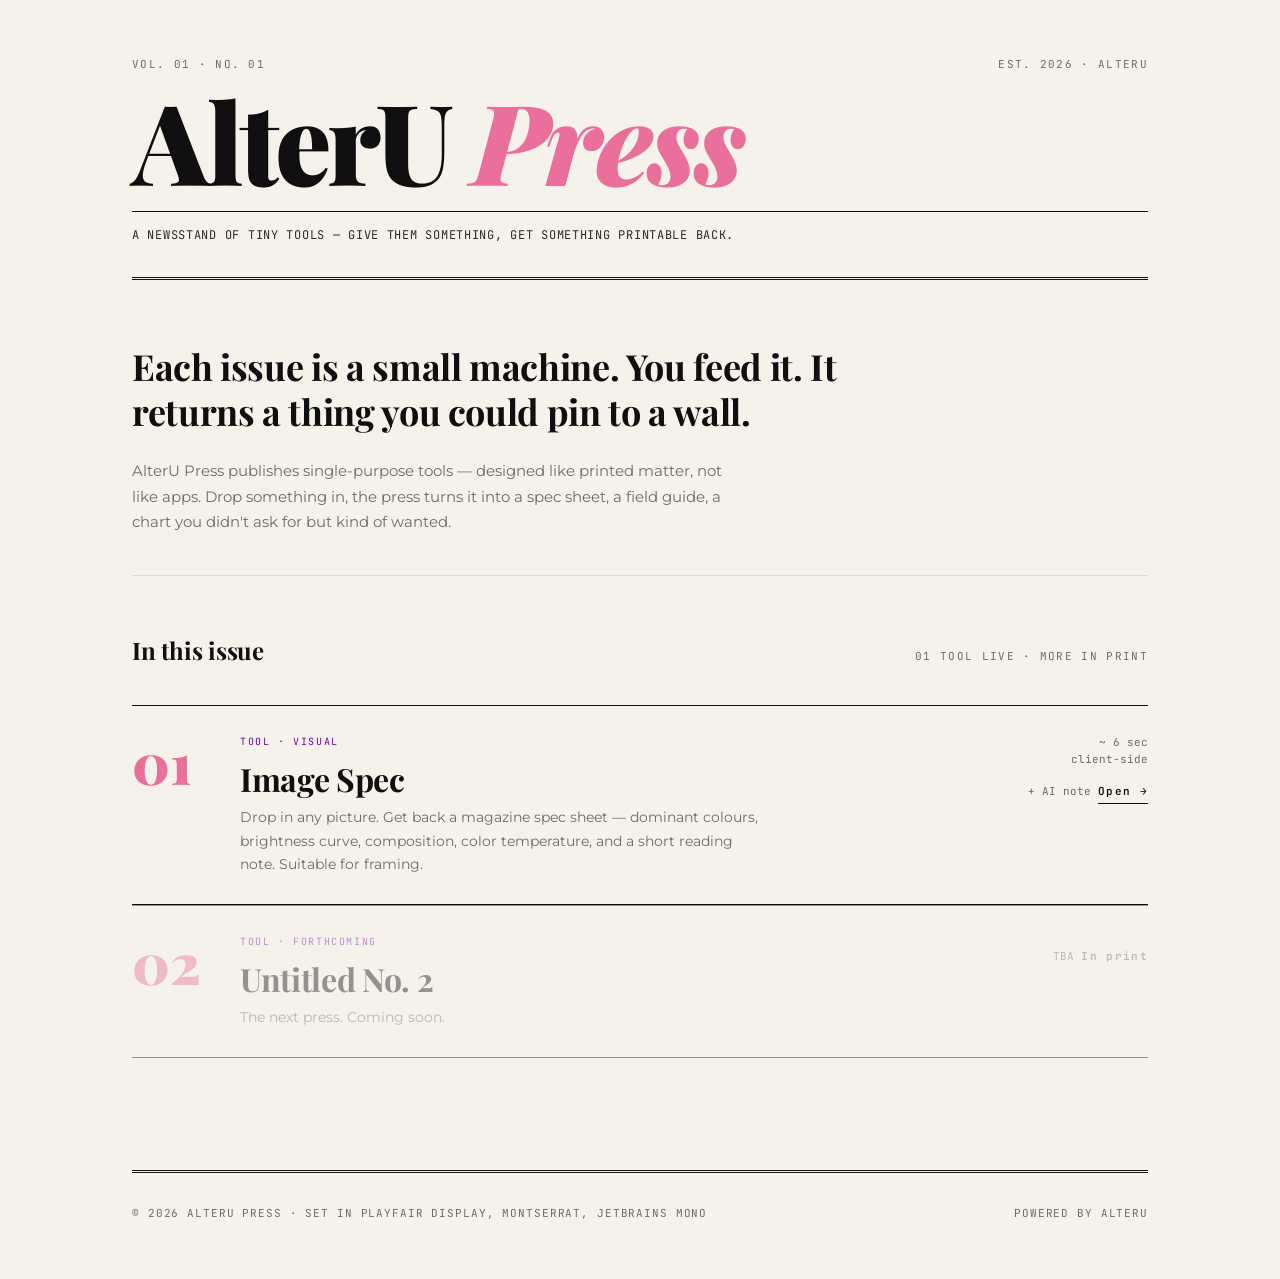
==== index.html @ 4915e3cf "Launch AlterU Press · Issue 01 · Image Spec v1 Series + first tool. Editorial / magazine-spec-sheet " ====
<!DOCTYPE html>
<html lang="en">
<head>
<meta charset="UTF-8">
<meta name="viewport" content="width=device-width, initial-scale=1.0">
<title>AlterU Press — A Newsstand of Tiny Tools</title>
<meta name="description" content="AlterU Press: a small editorial publishing tiny tools that turn what you give them into something printable.">
<meta name="theme-color" content="#F5B1C7">
<meta property="og:title" content="AlterU Press">
<meta property="og:description" content="A newsstand of tiny tools.">
<meta property="og:type" content="website">
<link rel="icon" href="data:image/svg+xml,%3Csvg xmlns='http://www.w3.org/2000/svg' viewBox='0 0 100 100'%3E%3Crect width='100' height='100' rx='22' fill='%23F5B1C7'/%3E%3Ctext x='50' y='68' text-anchor='middle' font-family='Montserrat,sans-serif' font-weight='700' font-size='56' fill='%237700A1'%3EP%3C/text%3E%3C/svg%3E">
<link href="https://fonts.googleapis.com/css2?family=Montserrat:wght@400;500;600;700;800&family=JetBrains+Mono:wght@400;500;600&family=Playfair+Display:wght@700;900&display=swap" rel="stylesheet">
<link rel="stylesheet" href="shared/brand.css">
<style>
  .masthead {
    padding: 56px 0 32px;
    border-bottom: 3px double var(--ink);
  }
  .masthead .row {
    display: flex;
    justify-content: space-between;
    align-items: baseline;
    gap: 24px;
  }
  .masthead .issue {
    font-family: 'JetBrains Mono', monospace;
    font-size: 11px;
    letter-spacing: 0.12em;
    text-transform: uppercase;
    color: var(--mute);
  }
  .nameplate {
    font-family: 'Playfair Display', serif;
    font-weight: 900;
    font-size: clamp(56px, 9vw, 112px);
    line-height: 0.95;
    letter-spacing: -0.03em;
    margin-top: 14px;
  }
  .nameplate .press {
    font-style: italic;
    color: var(--pink-strong);
  }
  .tagline {
    margin-top: 18px;
    font-family: 'JetBrains Mono', monospace;
    font-size: 12px;
    letter-spacing: 0.06em;
    text-transform: uppercase;
    color: var(--ink-soft);
    border-top: 1px solid var(--ink);
    padding-top: 14px;
  }

  .lede {
    padding: 64px 0 40px;
    border-bottom: 1px solid var(--line);
  }
  .lede h2 {
    font-family: 'Playfair Display', serif;
    font-weight: 700;
    font-size: clamp(24px, 3.4vw, 36px);
    line-height: 1.25;
    max-width: 720px;
    letter-spacing: -0.01em;
  }
  .lede p {
    margin-top: 24px;
    max-width: 600px;
    color: var(--mute);
    font-size: 15px;
    line-height: 1.7;
  }

  .toc {
    padding: 56px 0 32px;
  }
  .toc-head {
    display: flex;
    align-items: baseline;
    justify-content: space-between;
    margin-bottom: 36px;
  }
  .toc-head h3 {
    font-family: 'Playfair Display', serif;
    font-weight: 700;
    font-size: 24px;
    letter-spacing: -0.01em;
  }
  .toc-head .count {
    font-family: 'JetBrains Mono', monospace;
    font-size: 11px;
    letter-spacing: 0.12em;
    color: var(--mute);
    text-transform: uppercase;
  }

  .tool-card {
    display: grid;
    grid-template-columns: 80px 1fr 200px;
    gap: 28px;
    padding: 28px 0;
    border-top: 1px solid var(--ink);
    text-decoration: none;
    color: var(--ink);
    border-bottom: none;
    transition: background 0.15s;
  }
  .tool-card:last-of-type { border-bottom: 1px solid var(--ink); }
  .tool-card:hover {
    background: var(--paper-2);
    color: var(--ink);
  }
  .tool-card .num {
    font-family: 'Playfair Display', serif;
    font-weight: 900;
    font-size: 56px;
    line-height: 1;
    color: var(--pink-strong);
  }
  .tool-card .body h4 {
    font-family: 'Playfair Display', serif;
    font-weight: 700;
    font-size: 32px;
    line-height: 1.1;
    letter-spacing: -0.01em;
    margin-bottom: 10px;
  }
  .tool-card .body .kicker {
    font-family: 'JetBrains Mono', monospace;
    font-size: 10px;
    letter-spacing: 0.16em;
    text-transform: uppercase;
    color: var(--purple);
    margin-bottom: 12px;
  }
  .tool-card .body p {
    color: var(--mute);
    font-size: 14px;
    max-width: 520px;
    line-height: 1.65;
  }
  .tool-card .meta {
    font-family: 'JetBrains Mono', monospace;
    font-size: 11px;
    color: var(--mute);
    text-align: right;
    line-height: 1.6;
  }
  .tool-card .meta .open {
    display: inline-block;
    margin-top: 14px;
    font-weight: 600;
    letter-spacing: 0.12em;
    color: var(--ink);
    border-bottom: 1px solid var(--ink);
    padding-bottom: 2px;
  }
  .tool-card:hover .meta .open {
    color: var(--purple);
    border-bottom-color: var(--purple);
  }

  .tool-card.coming {
    opacity: 0.42;
    pointer-events: none;
  }
  .tool-card.coming .meta .open { color: var(--mute); border: none; }

  .colophon {
    margin-top: 80px;
    padding: 32px 0 56px;
    border-top: 3px double var(--ink);
    display: flex;
    justify-content: space-between;
    align-items: baseline;
    flex-wrap: wrap;
    gap: 16px;
    font-family: 'JetBrains Mono', monospace;
    font-size: 11px;
    letter-spacing: 0.08em;
    color: var(--mute);
    text-transform: uppercase;
  }
  .colophon .right { display: flex; gap: 24px; }
  .colophon a {
    color: var(--mute);
    border-bottom: 1px solid var(--line);
  }
  .colophon a:hover { color: var(--purple); border-bottom-color: var(--purple); }

  @media (max-width: 720px) {
    .tool-card {
      grid-template-columns: 56px 1fr;
      gap: 16px;
    }
    .tool-card .num { font-size: 40px; }
    .tool-card .body h4 { font-size: 22px; }
    .tool-card .meta {
      grid-column: 1 / -1;
      text-align: left;
      padding-left: 72px;
    }
  }
</style>
</head>
<body>

<div class="wrap">

  <header class="masthead">
    <div class="row">
      <div class="issue">Vol. 01 · No. 01</div>
      <div class="issue">Est. 2026 · AlterU</div>
    </div>
    <div class="nameplate">AlterU <span class="press">Press</span></div>
    <div class="tagline">A newsstand of tiny tools — give them something, get something printable back.</div>
  </header>

  <section class="lede">
    <h2>Each issue is a small machine. You feed it. It returns a thing you could pin to a wall.</h2>
    <p>AlterU Press publishes single-purpose tools — designed like printed matter, not like apps. Drop something in, the press turns it into a spec sheet, a field guide, a chart you didn't ask for but kind of wanted.</p>
  </section>

  <section class="toc">
    <div class="toc-head">
      <h3>In this issue</h3>
      <div class="count">01 tool live · more in print</div>
    </div>

    <a class="tool-card" href="tools/image-spec/">
      <div class="num">01</div>
      <div class="body">
        <div class="kicker">Tool · Visual</div>
        <h4>Image Spec</h4>
        <p>Drop in any picture. Get back a magazine spec sheet — dominant colours, brightness curve, composition, color temperature, and a short reading note. Suitable for framing.</p>
      </div>
      <div class="meta">
        ~ 6 sec<br>
        client-side<br>
        + AI note
        <div class="open">Open →</div>
      </div>
    </a>

    <div class="tool-card coming">
      <div class="num">02</div>
      <div class="body">
        <div class="kicker">Tool · Forthcoming</div>
        <h4>Untitled No. 2</h4>
        <p>The next press. Coming soon.</p>
      </div>
      <div class="meta">
        TBA
        <div class="open">In print</div>
      </div>
    </div>
  </section>

  <footer class="colophon">
    <div class="left">© 2026 AlterU Press · Set in Playfair Display, Montserrat, JetBrains Mono</div>
    <div class="right">
      <span>Powered by AlterU</span>
    </div>
  </footer>

</div>

</body>
</html>
---- shared/brand.css ----
/* AlterU Press · Editorial / magazine spec-sheet style */

:root {
  --pink: #F5B1C7;
  --pink-strong: #E8709A;
  --purple: #7700A1;
  --ink: #0F0F0F;
  --ink-soft: #2A2A2A;
  --mute: #6B6B6B;
  --mute-2: #999999;
  --line: #D9D9D9;
  --line-soft: #ECECEC;
  --paper: #F5F2EC;
  --paper-2: #FAF8F3;
  --white: #FFFFFF;
}

* { box-sizing: border-box; margin: 0; padding: 0; }

html, body {
  background: var(--paper);
  color: var(--ink);
  font-family: 'Montserrat', -apple-system, BlinkMacSystemFont, 'Helvetica Neue', sans-serif;
  font-size: 14px;
  line-height: 1.55;
  -webkit-font-smoothing: antialiased;
  -moz-osx-font-smoothing: grayscale;
}

a { color: var(--ink); text-decoration: none; border-bottom: 1px solid var(--ink); }
a:hover { color: var(--purple); border-bottom-color: var(--purple); }

button {
  font-family: inherit;
  cursor: pointer;
  border: none;
  background: none;
  color: inherit;
}

.mono { font-family: 'JetBrains Mono', 'SF Mono', Menlo, monospace; }
.eyebrow {
  font-size: 11px;
  font-weight: 600;
  letter-spacing: 0.18em;
  text-transform: uppercase;
  color: var(--purple);
}
.rule { height: 1px; background: var(--ink); width: 100%; }
.rule-soft { height: 1px; background: var(--line); width: 100%; }

.press-mark {
  font-family: 'Montserrat', sans-serif;
  font-weight: 700;
  letter-spacing: -0.02em;
}
.press-mark .accent { color: var(--pink-strong); }

.wrap {
  max-width: 1080px;
  margin: 0 auto;
  padding: 0 32px;
}

.btn {
  display: inline-flex;
  align-items: center;
  gap: 8px;
  padding: 10px 18px;
  border: 1px solid var(--ink);
  background: var(--ink);
  color: var(--paper);
  font-size: 12px;
  font-weight: 600;
  letter-spacing: 0.08em;
  text-transform: uppercase;
  cursor: pointer;
  transition: all 0.15s;
}
.btn:hover { background: var(--purple); border-color: var(--purple); }
.btn.ghost { background: transparent; color: var(--ink); }
.btn.ghost:hover { background: var(--ink); color: var(--paper); }
.btn.pink { background: var(--pink-strong); border-color: var(--pink-strong); }
.btn.pink:hover { background: var(--purple); border-color: var(--purple); }

@media (max-width: 720px) {
  .wrap { padding: 0 20px; }
}
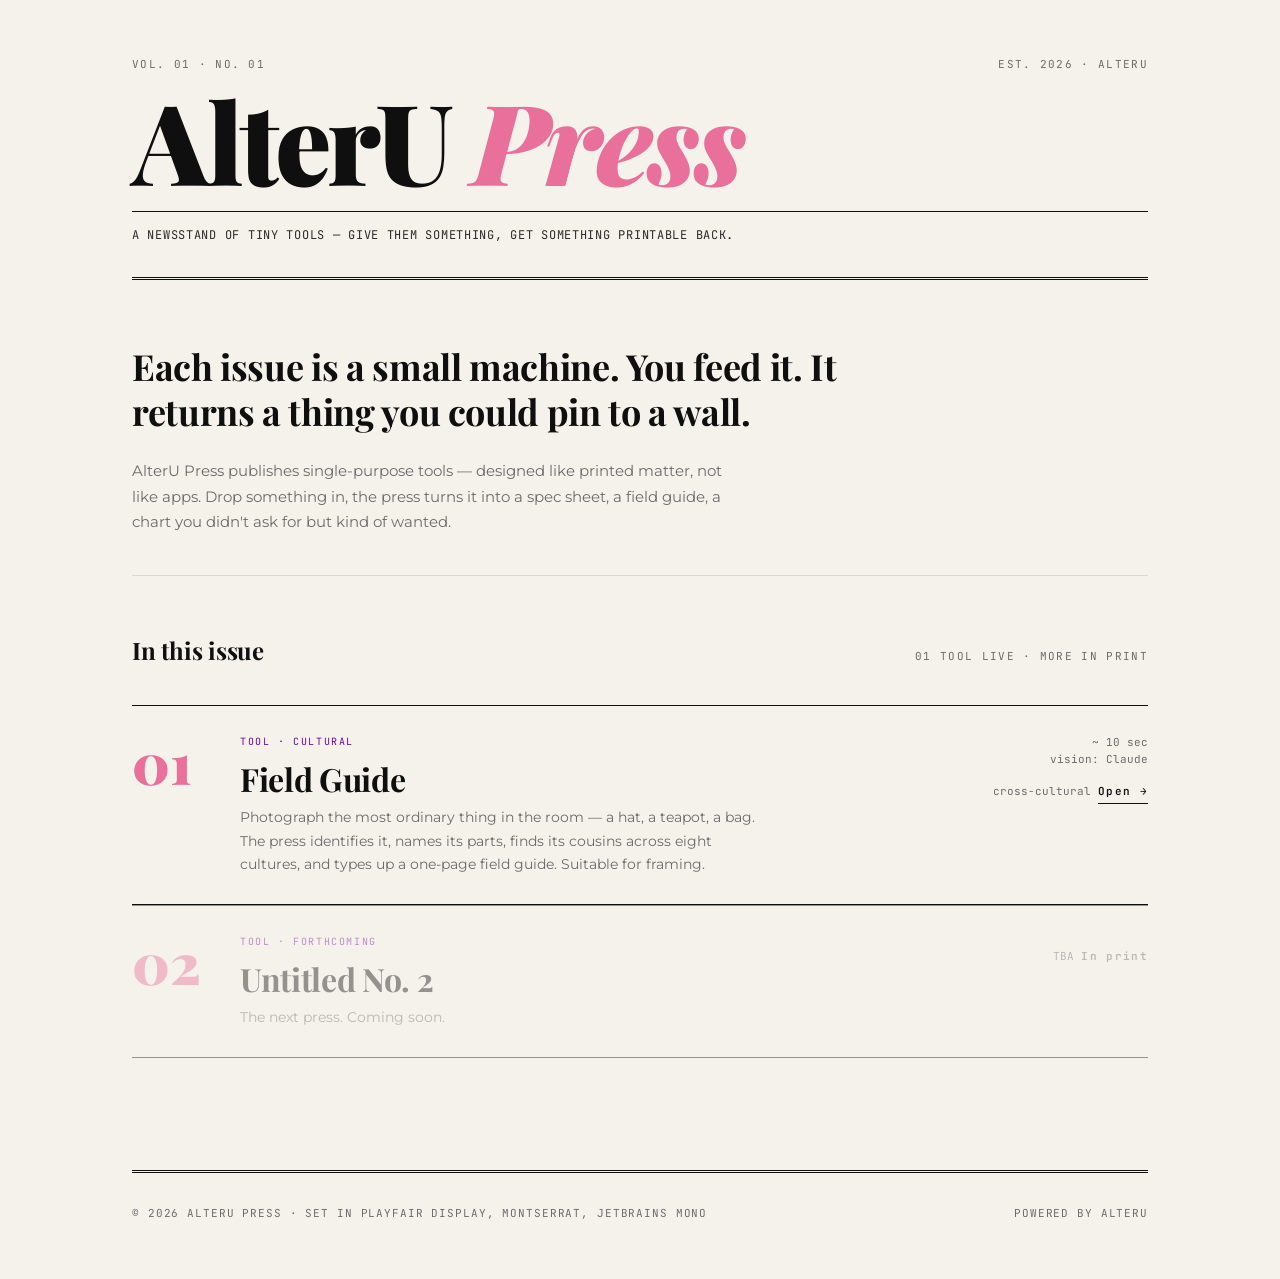
==== commit 161ce807: "Pivot Issue 01: Image Spec → Field Guide (cultural dossier) Direction changed. Old tool ran pixel an" ====
--- a/index.html
+++ b/index.html
@@ -229,17 +229,17 @@
       <div class="count">01 tool live · more in print</div>
     </div>
 
-    <a class="tool-card" href="tools/image-spec/">
+    <a class="tool-card" href="tools/field-guide/">
       <div class="num">01</div>
       <div class="body">
-        <div class="kicker">Tool · Visual</div>
-        <h4>Image Spec</h4>
-        <p>Drop in any picture. Get back a magazine spec sheet — dominant colours, brightness curve, composition, color temperature, and a short reading note. Suitable for framing.</p>
+        <div class="kicker">Tool · Cultural</div>
+        <h4>Field Guide</h4>
+        <p>Photograph the most ordinary thing in the room — a hat, a teapot, a bag. The press identifies it, names its parts, finds its cousins across eight cultures, and types up a one-page field guide. Suitable for framing.</p>
       </div>
       <div class="meta">
-        ~ 6 sec<br>
-        client-side<br>
-        + AI note
+        ~ 10 sec<br>
+        vision: Claude<br>
+        cross-cultural
         <div class="open">Open →</div>
       </div>
     </a>
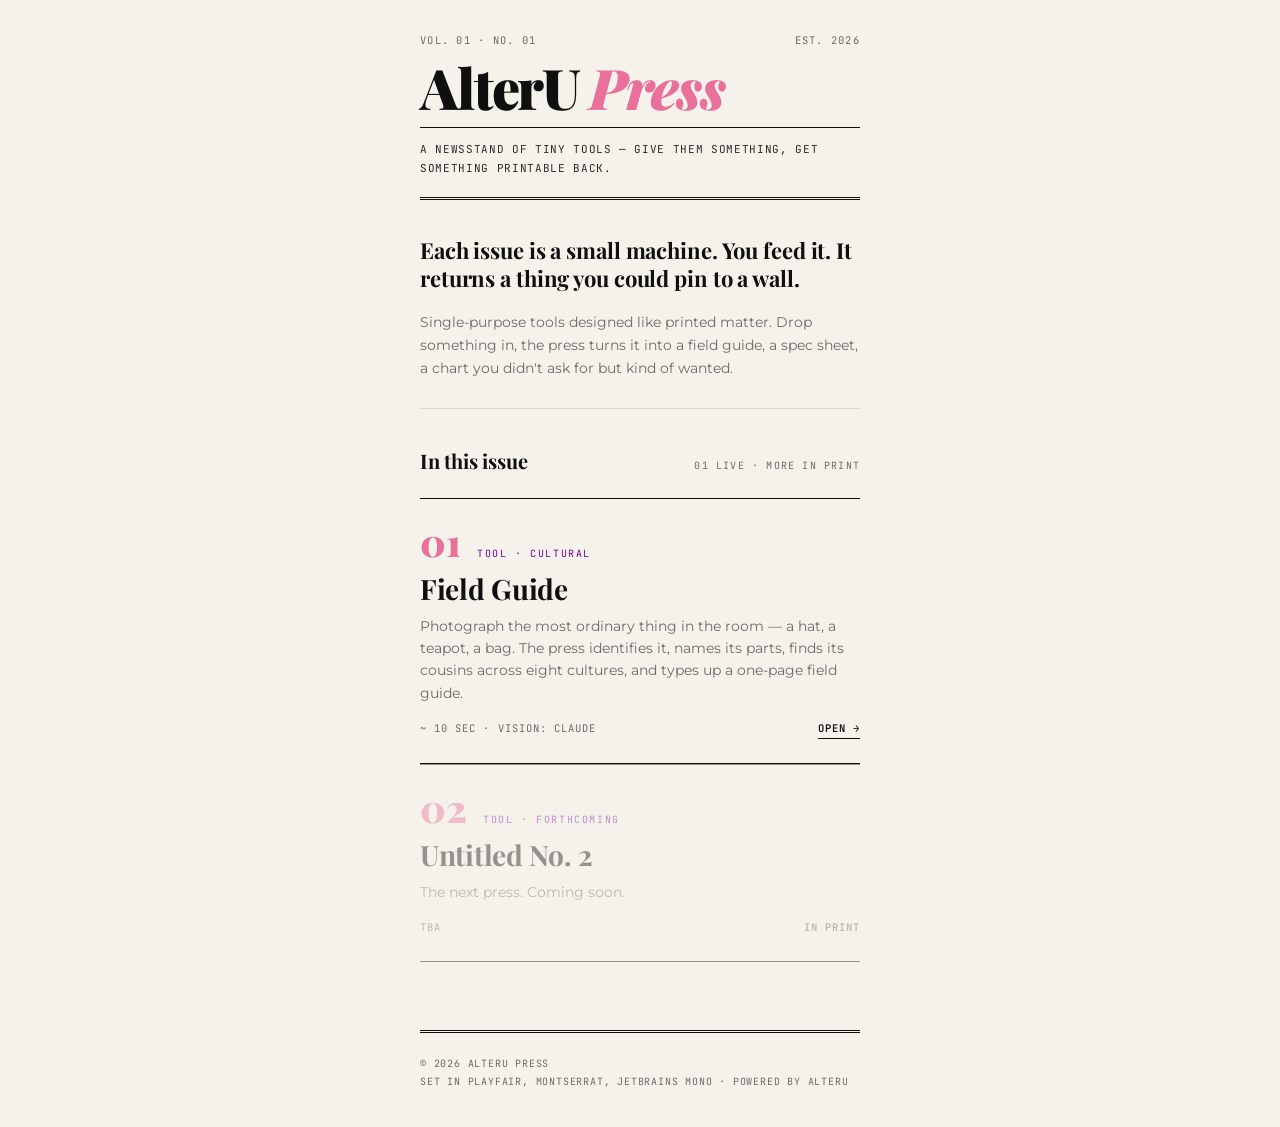
==== commit f629f5e0: "Mobile-first rework: phone-sized hub + tool + 1080×1920 dossier AlterU Press lives inside Aigram (ph" ====
--- a/index.html
+++ b/index.html
@@ -2,7 +2,7 @@
 <html lang="en">
 <head>
 <meta charset="UTF-8">
-<meta name="viewport" content="width=device-width, initial-scale=1.0">
+<meta name="viewport" content="width=device-width, initial-scale=1.0, viewport-fit=cover">
 <title>AlterU Press — A Newsstand of Tiny Tools</title>
 <meta name="description" content="AlterU Press: a small editorial publishing tiny tools that turn what you give them into something printable.">
 <meta name="theme-color" content="#F5B1C7">
@@ -14,18 +14,16 @@
 <link rel="stylesheet" href="shared/brand.css">
 <style>
   .masthead {
-    padding: 56px 0 32px;
+    padding: 32px 0 20px;
     border-bottom: 3px double var(--ink);
   }
   .masthead .row {
     display: flex;
     justify-content: space-between;
     align-items: baseline;
-    gap: 24px;
-  }
-  .masthead .issue {
-    font-family: 'JetBrains Mono', monospace;
-    font-size: 11px;
+    gap: 12px;
+    font-family: 'JetBrains Mono', monospace;
+    font-size: 10.5px;
     letter-spacing: 0.12em;
     text-transform: uppercase;
     color: var(--mute);
@@ -33,175 +31,142 @@
   .nameplate {
     font-family: 'Playfair Display', serif;
     font-weight: 900;
-    font-size: clamp(56px, 9vw, 112px);
+    font-size: 56px;
     line-height: 0.95;
     letter-spacing: -0.03em;
-    margin-top: 14px;
+    margin-top: 12px;
   }
   .nameplate .press {
     font-style: italic;
     color: var(--pink-strong);
   }
   .tagline {
-    margin-top: 18px;
-    font-family: 'JetBrains Mono', monospace;
-    font-size: 12px;
+    margin-top: 14px;
+    font-family: 'JetBrains Mono', monospace;
+    font-size: 11px;
     letter-spacing: 0.06em;
     text-transform: uppercase;
     color: var(--ink-soft);
     border-top: 1px solid var(--ink);
-    padding-top: 14px;
+    padding-top: 12px;
+    line-height: 1.65;
   }
 
   .lede {
-    padding: 64px 0 40px;
+    padding: 36px 0 28px;
     border-bottom: 1px solid var(--line);
   }
   .lede h2 {
     font-family: 'Playfair Display', serif;
     font-weight: 700;
-    font-size: clamp(24px, 3.4vw, 36px);
-    line-height: 1.25;
-    max-width: 720px;
+    font-size: 22px;
+    line-height: 1.3;
+    letter-spacing: -0.005em;
+  }
+  .lede p {
+    margin-top: 18px;
+    color: var(--mute);
+    font-size: 14px;
+    line-height: 1.65;
+  }
+
+  .toc { padding: 36px 0 20px; }
+  .toc-head {
+    display: flex;
+    align-items: baseline;
+    justify-content: space-between;
+    margin-bottom: 22px;
+    gap: 12px;
+  }
+  .toc-head h3 {
+    font-family: 'Playfair Display', serif;
+    font-weight: 700;
+    font-size: 20px;
     letter-spacing: -0.01em;
   }
-  .lede p {
-    margin-top: 24px;
-    max-width: 600px;
-    color: var(--mute);
-    font-size: 15px;
-    line-height: 1.7;
-  }
-
-  .toc {
-    padding: 56px 0 32px;
-  }
-  .toc-head {
-    display: flex;
-    align-items: baseline;
-    justify-content: space-between;
-    margin-bottom: 36px;
-  }
-  .toc-head h3 {
-    font-family: 'Playfair Display', serif;
-    font-weight: 700;
-    font-size: 24px;
-    letter-spacing: -0.01em;
-  }
   .toc-head .count {
     font-family: 'JetBrains Mono', monospace;
-    font-size: 11px;
+    font-size: 10px;
     letter-spacing: 0.12em;
     color: var(--mute);
     text-transform: uppercase;
   }
 
   .tool-card {
-    display: grid;
-    grid-template-columns: 80px 1fr 200px;
-    gap: 28px;
-    padding: 28px 0;
+    display: block;
+    padding: 24px 0;
     border-top: 1px solid var(--ink);
     text-decoration: none;
     color: var(--ink);
     border-bottom: none;
-    transition: background 0.15s;
   }
   .tool-card:last-of-type { border-bottom: 1px solid var(--ink); }
-  .tool-card:hover {
-    background: var(--paper-2);
-    color: var(--ink);
+  .tool-card:active { color: var(--ink); }
+
+  .tool-card .top {
+    display: flex;
+    align-items: baseline;
+    gap: 16px;
+    margin-bottom: 12px;
   }
   .tool-card .num {
     font-family: 'Playfair Display', serif;
     font-weight: 900;
-    font-size: 56px;
+    font-size: 38px;
     line-height: 1;
     color: var(--pink-strong);
-  }
-  .tool-card .body h4 {
+    flex-shrink: 0;
+  }
+  .tool-card .kicker {
+    font-family: 'JetBrains Mono', monospace;
+    font-size: 10px;
+    letter-spacing: 0.16em;
+    text-transform: uppercase;
+    color: var(--purple);
+  }
+  .tool-card h4 {
     font-family: 'Playfair Display', serif;
     font-weight: 700;
-    font-size: 32px;
+    font-size: 28px;
     line-height: 1.1;
     letter-spacing: -0.01em;
     margin-bottom: 10px;
   }
-  .tool-card .body .kicker {
-    font-family: 'JetBrains Mono', monospace;
-    font-size: 10px;
-    letter-spacing: 0.16em;
-    text-transform: uppercase;
-    color: var(--purple);
-    margin-bottom: 12px;
-  }
-  .tool-card .body p {
+  .tool-card p {
     color: var(--mute);
     font-size: 14px;
-    max-width: 520px;
-    line-height: 1.65;
+    line-height: 1.6;
+    margin-bottom: 16px;
   }
   .tool-card .meta {
-    font-family: 'JetBrains Mono', monospace;
-    font-size: 11px;
-    color: var(--mute);
-    text-align: right;
-    line-height: 1.6;
+    display: flex;
+    justify-content: space-between;
+    align-items: baseline;
+    font-family: 'JetBrains Mono', monospace;
+    font-size: 10.5px;
+    letter-spacing: 0.1em;
+    text-transform: uppercase;
+    color: var(--mute);
   }
   .tool-card .meta .open {
-    display: inline-block;
-    margin-top: 14px;
+    color: var(--ink);
     font-weight: 600;
-    letter-spacing: 0.12em;
-    color: var(--ink);
     border-bottom: 1px solid var(--ink);
     padding-bottom: 2px;
   }
-  .tool-card:hover .meta .open {
-    color: var(--purple);
-    border-bottom-color: var(--purple);
-  }
-
-  .tool-card.coming {
-    opacity: 0.42;
-    pointer-events: none;
-  }
+  .tool-card.coming { opacity: 0.42; pointer-events: none; }
   .tool-card.coming .meta .open { color: var(--mute); border: none; }
 
   .colophon {
-    margin-top: 80px;
-    padding: 32px 0 56px;
+    margin-top: 48px;
+    padding: 22px 0 36px;
     border-top: 3px double var(--ink);
-    display: flex;
-    justify-content: space-between;
-    align-items: baseline;
-    flex-wrap: wrap;
-    gap: 16px;
-    font-family: 'JetBrains Mono', monospace;
-    font-size: 11px;
+    font-family: 'JetBrains Mono', monospace;
+    font-size: 10px;
     letter-spacing: 0.08em;
     color: var(--mute);
     text-transform: uppercase;
-  }
-  .colophon .right { display: flex; gap: 24px; }
-  .colophon a {
-    color: var(--mute);
-    border-bottom: 1px solid var(--line);
-  }
-  .colophon a:hover { color: var(--purple); border-bottom-color: var(--purple); }
-
-  @media (max-width: 720px) {
-    .tool-card {
-      grid-template-columns: 56px 1fr;
-      gap: 16px;
-    }
-    .tool-card .num { font-size: 40px; }
-    .tool-card .body h4 { font-size: 22px; }
-    .tool-card .meta {
-      grid-column: 1 / -1;
-      text-align: left;
-      padding-left: 72px;
-    }
+    line-height: 1.8;
   }
 </style>
 </head>
@@ -211,8 +176,8 @@
 
   <header class="masthead">
     <div class="row">
-      <div class="issue">Vol. 01 · No. 01</div>
-      <div class="issue">Est. 2026 · AlterU</div>
+      <span>Vol. 01 · No. 01</span>
+      <span>Est. 2026</span>
     </div>
     <div class="nameplate">AlterU <span class="press">Press</span></div>
     <div class="tagline">A newsstand of tiny tools — give them something, get something printable back.</div>
@@ -220,49 +185,45 @@
 
   <section class="lede">
     <h2>Each issue is a small machine. You feed it. It returns a thing you could pin to a wall.</h2>
-    <p>AlterU Press publishes single-purpose tools — designed like printed matter, not like apps. Drop something in, the press turns it into a spec sheet, a field guide, a chart you didn't ask for but kind of wanted.</p>
+    <p>Single-purpose tools designed like printed matter. Drop something in, the press turns it into a field guide, a spec sheet, a chart you didn't ask for but kind of wanted.</p>
   </section>
 
   <section class="toc">
     <div class="toc-head">
       <h3>In this issue</h3>
-      <div class="count">01 tool live · more in print</div>
+      <div class="count">01 live · more in print</div>
     </div>
 
     <a class="tool-card" href="tools/field-guide/">
-      <div class="num">01</div>
-      <div class="body">
+      <div class="top">
+        <div class="num">01</div>
         <div class="kicker">Tool · Cultural</div>
-        <h4>Field Guide</h4>
-        <p>Photograph the most ordinary thing in the room — a hat, a teapot, a bag. The press identifies it, names its parts, finds its cousins across eight cultures, and types up a one-page field guide. Suitable for framing.</p>
-      </div>
+      </div>
+      <h4>Field Guide</h4>
+      <p>Photograph the most ordinary thing in the room — a hat, a teapot, a bag. The press identifies it, names its parts, finds its cousins across eight cultures, and types up a one-page field guide.</p>
       <div class="meta">
-        ~ 10 sec<br>
-        vision: Claude<br>
-        cross-cultural
-        <div class="open">Open →</div>
+        <span>~ 10 sec · vision: Claude</span>
+        <span class="open">Open →</span>
       </div>
     </a>
 
     <div class="tool-card coming">
-      <div class="num">02</div>
-      <div class="body">
+      <div class="top">
+        <div class="num">02</div>
         <div class="kicker">Tool · Forthcoming</div>
-        <h4>Untitled No. 2</h4>
-        <p>The next press. Coming soon.</p>
-      </div>
+      </div>
+      <h4>Untitled No. 2</h4>
+      <p>The next press. Coming soon.</p>
       <div class="meta">
-        TBA
-        <div class="open">In print</div>
+        <span>TBA</span>
+        <span class="open">In print</span>
       </div>
     </div>
   </section>
 
   <footer class="colophon">
-    <div class="left">© 2026 AlterU Press · Set in Playfair Display, Montserrat, JetBrains Mono</div>
-    <div class="right">
-      <span>Powered by AlterU</span>
-    </div>
+    © 2026 AlterU Press<br>
+    Set in Playfair, Montserrat, JetBrains Mono · Powered by AlterU
   </footer>
 
 </div>
--- a/shared/brand.css
+++ b/shared/brand.css
@@ -1,4 +1,4 @@
-/* AlterU Press · Editorial / magazine spec-sheet style */
+/* AlterU Press · brand styles · mobile-first */
 
 :root {
   --pink: #F5B1C7;
@@ -21,14 +21,15 @@
   background: var(--paper);
   color: var(--ink);
   font-family: 'Montserrat', -apple-system, BlinkMacSystemFont, 'Helvetica Neue', sans-serif;
-  font-size: 14px;
+  font-size: 15px;
   line-height: 1.55;
   -webkit-font-smoothing: antialiased;
   -moz-osx-font-smoothing: grayscale;
+  -webkit-tap-highlight-color: transparent;
 }
 
 a { color: var(--ink); text-decoration: none; border-bottom: 1px solid var(--ink); }
-a:hover { color: var(--purple); border-bottom-color: var(--purple); }
+a:active { color: var(--purple); border-bottom-color: var(--purple); }
 
 button {
   font-family: inherit;
@@ -36,6 +37,7 @@
   border: none;
   background: none;
   color: inherit;
+  -webkit-tap-highlight-color: transparent;
 }
 
 .mono { font-family: 'JetBrains Mono', 'SF Mono', Menlo, monospace; }
@@ -57,32 +59,31 @@
 .press-mark .accent { color: var(--pink-strong); }
 
 .wrap {
-  max-width: 1080px;
+  width: 100%;
+  max-width: 480px;
   margin: 0 auto;
-  padding: 0 32px;
+  padding: 0 20px;
 }
 
 .btn {
   display: inline-flex;
   align-items: center;
+  justify-content: center;
   gap: 8px;
-  padding: 10px 18px;
+  min-height: 48px;
+  padding: 14px 22px;
   border: 1px solid var(--ink);
   background: var(--ink);
   color: var(--paper);
-  font-size: 12px;
+  font-size: 13px;
   font-weight: 600;
   letter-spacing: 0.08em;
   text-transform: uppercase;
   cursor: pointer;
-  transition: all 0.15s;
+  transition: background 0.15s, color 0.15s;
 }
-.btn:hover { background: var(--purple); border-color: var(--purple); }
+.btn:active { background: var(--purple); border-color: var(--purple); }
 .btn.ghost { background: transparent; color: var(--ink); }
-.btn.ghost:hover { background: var(--ink); color: var(--paper); }
+.btn.ghost:active { background: var(--ink); color: var(--paper); }
 .btn.pink { background: var(--pink-strong); border-color: var(--pink-strong); }
-.btn.pink:hover { background: var(--purple); border-color: var(--purple); }
-
-@media (max-width: 720px) {
-  .wrap { padding: 0 20px; }
-}
+.btn.pink:active { background: var(--purple); border-color: var(--purple); }
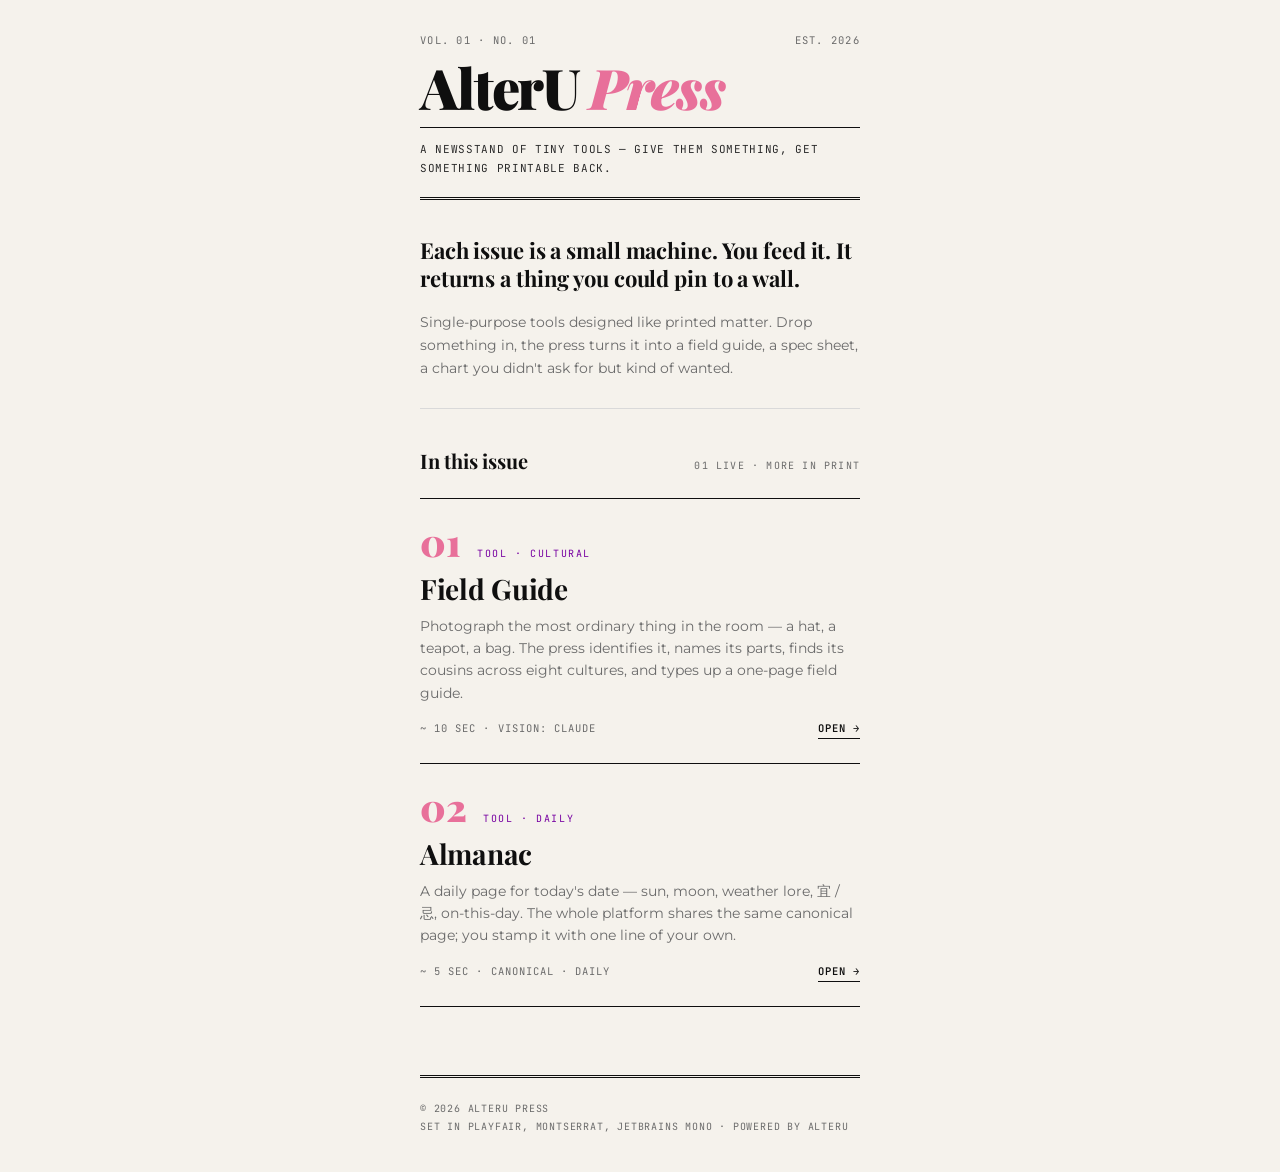
==== commit 9ceff7c8: "Tool 02 · Almanac · P1 — canonical daily page (no gen-image yet) A daily ritual tool. Open it, get t" ====
--- a/index.html
+++ b/index.html
@@ -12,6 +12,7 @@
 <link rel="icon" href="data:image/svg+xml,%3Csvg xmlns='http://www.w3.org/2000/svg' viewBox='0 0 100 100'%3E%3Crect width='100' height='100' rx='22' fill='%23F5B1C7'/%3E%3Ctext x='50' y='68' text-anchor='middle' font-family='Montserrat,sans-serif' font-weight='700' font-size='56' fill='%237700A1'%3EP%3C/text%3E%3C/svg%3E">
 <link href="https://fonts.googleapis.com/css2?family=Montserrat:wght@400;500;600;700;800&family=JetBrains+Mono:wght@400;500;600&family=Playfair+Display:wght@700;900&display=swap" rel="stylesheet">
 <link rel="stylesheet" href="shared/brand.css">
+<script type="module" src="shared/i18n.js"></script>
 <style>
   .masthead {
     padding: 32px 0 20px;
@@ -184,41 +185,41 @@
   </header>
 
   <section class="lede">
-    <h2>Each issue is a small machine. You feed it. It returns a thing you could pin to a wall.</h2>
-    <p>Single-purpose tools designed like printed matter. Drop something in, the press turns it into a field guide, a spec sheet, a chart you didn't ask for but kind of wanted.</p>
+    <h2 data-i18n="hub.lede.h">Each issue is a small machine. You feed it. It returns a thing you could pin to a wall.</h2>
+    <p data-i18n="hub.lede.p">Single-purpose tools designed like printed matter. Drop something in, the press turns it into a field guide, a spec sheet, a chart you didn't ask for but kind of wanted.</p>
   </section>
 
   <section class="toc">
     <div class="toc-head">
-      <h3>In this issue</h3>
-      <div class="count">01 live · more in print</div>
+      <h3 data-i18n="hub.toc.h">In this issue</h3>
+      <div class="count" data-i18n="hub.toc.count">01 live · more in print</div>
     </div>
 
     <a class="tool-card" href="tools/field-guide/">
       <div class="top">
         <div class="num">01</div>
-        <div class="kicker">Tool · Cultural</div>
+        <div class="kicker" data-i18n="hub.tool01.kicker">Tool · Cultural</div>
       </div>
       <h4>Field Guide</h4>
-      <p>Photograph the most ordinary thing in the room — a hat, a teapot, a bag. The press identifies it, names its parts, finds its cousins across eight cultures, and types up a one-page field guide.</p>
+      <p data-i18n="hub.tool01.p">Photograph the most ordinary thing in the room — a hat, a teapot, a bag. The press identifies it, names its parts, finds its cousins across eight cultures, and types up a one-page field guide.</p>
       <div class="meta">
-        <span>~ 10 sec · vision: Claude</span>
-        <span class="open">Open →</span>
+        <span data-i18n="hub.tool01.meta">~ 10 sec · vision: Claude</span>
+        <span class="open" data-i18n="hub.tool01.open">Open →</span>
       </div>
     </a>
 
-    <div class="tool-card coming">
+    <a class="tool-card" href="tools/almanac/">
       <div class="top">
         <div class="num">02</div>
-        <div class="kicker">Tool · Forthcoming</div>
-      </div>
-      <h4>Untitled No. 2</h4>
-      <p>The next press. Coming soon.</p>
+        <div class="kicker" data-i18n="hub.tool02.kicker">Tool · Daily</div>
+      </div>
+      <h4>Almanac</h4>
+      <p data-i18n="hub.tool02.p">A daily page for today's date — sun, moon, weather lore, 宜 / 忌, on-this-day. The whole platform shares the same canonical page; you stamp it with one line of your own.</p>
       <div class="meta">
-        <span>TBA</span>
-        <span class="open">In print</span>
-      </div>
-    </div>
+        <span data-i18n="hub.tool02.meta">~ 5 sec · canonical · daily</span>
+        <span class="open" data-i18n="hub.tool02.open">Open →</span>
+      </div>
+    </a>
   </section>
 
   <footer class="colophon">
